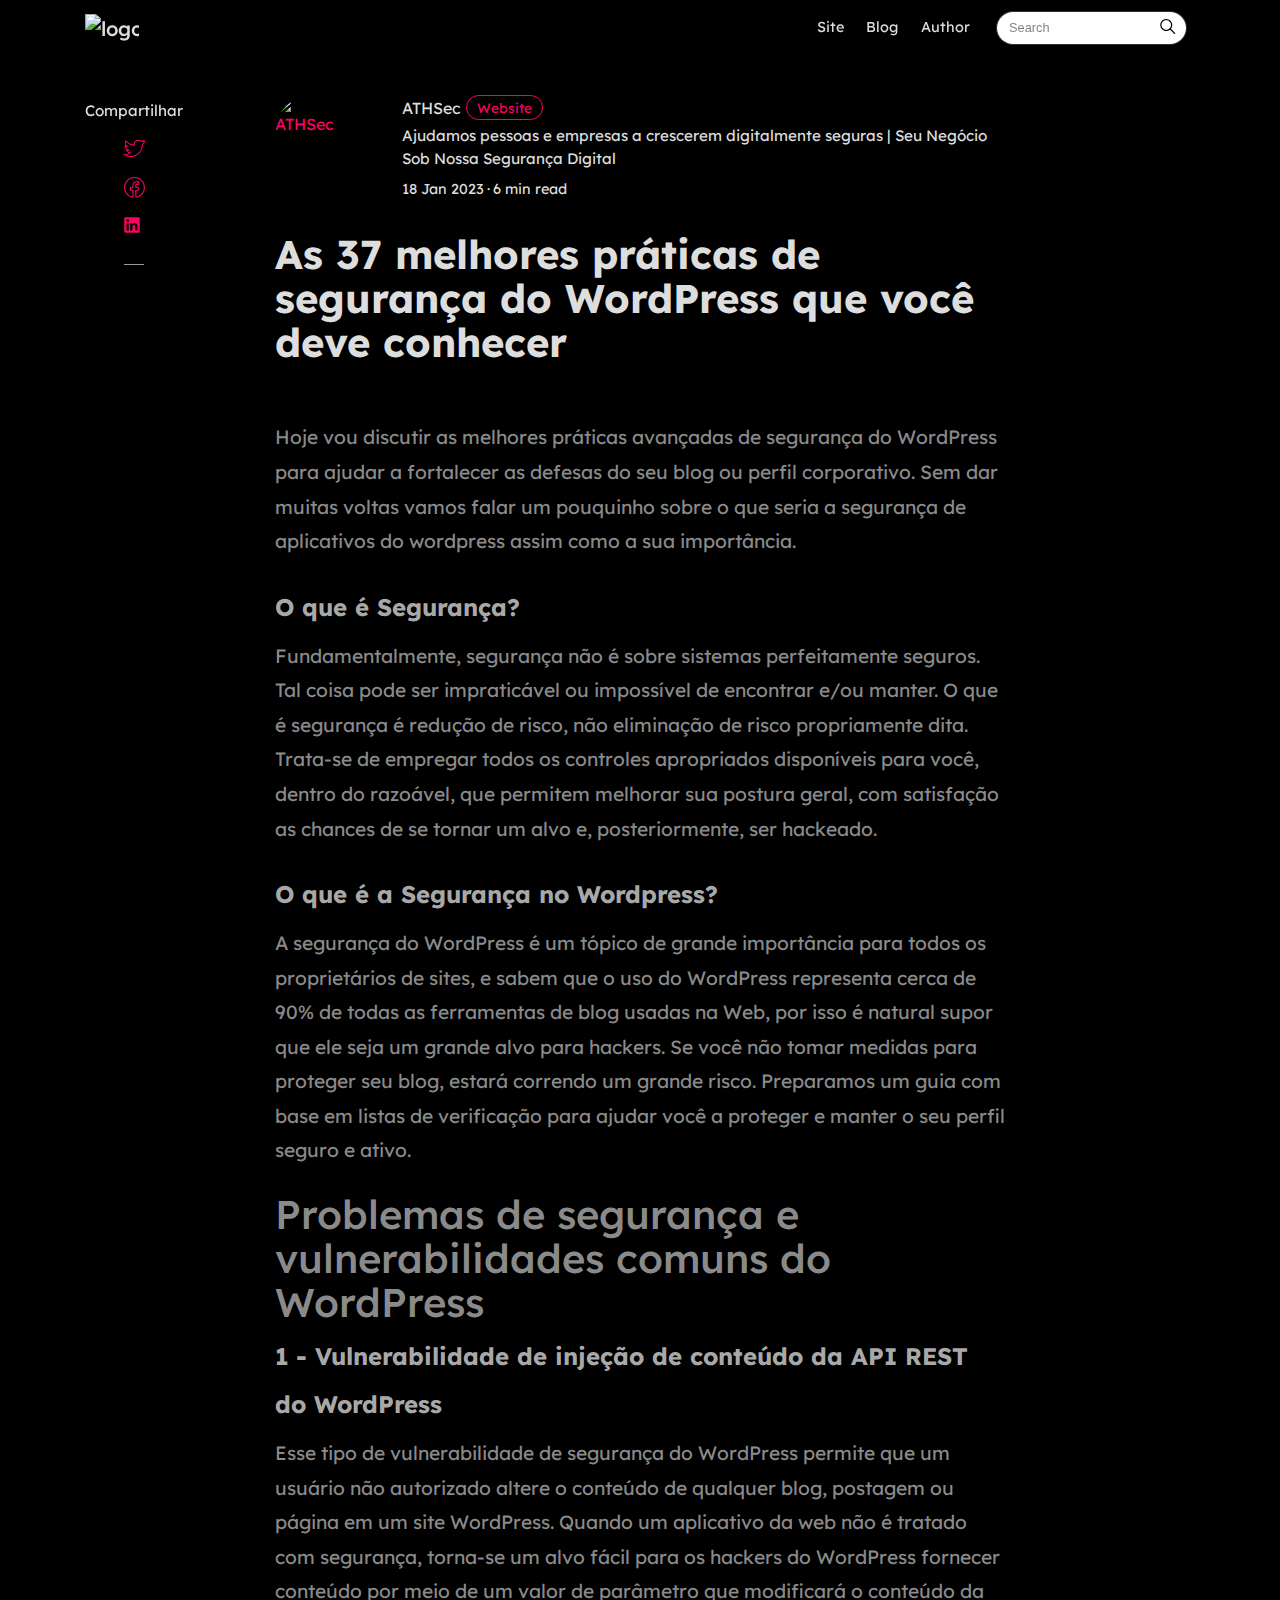
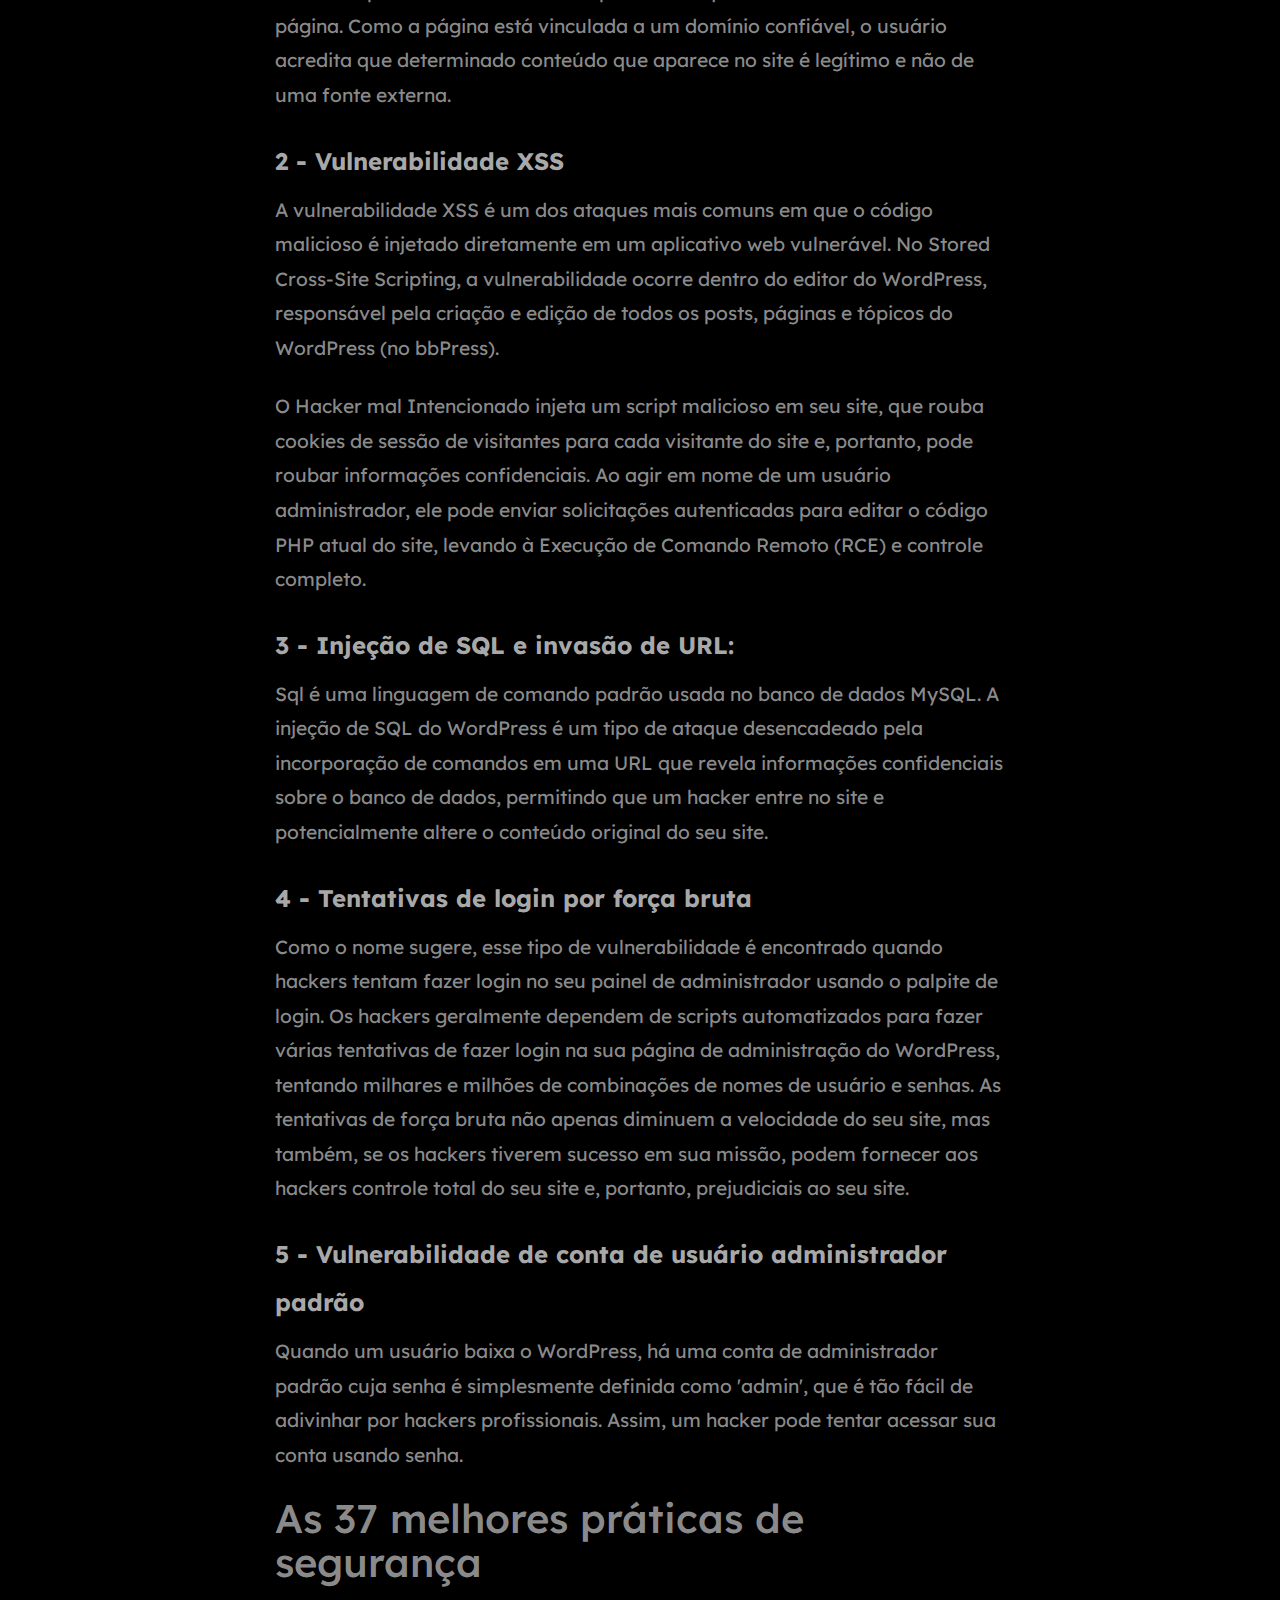
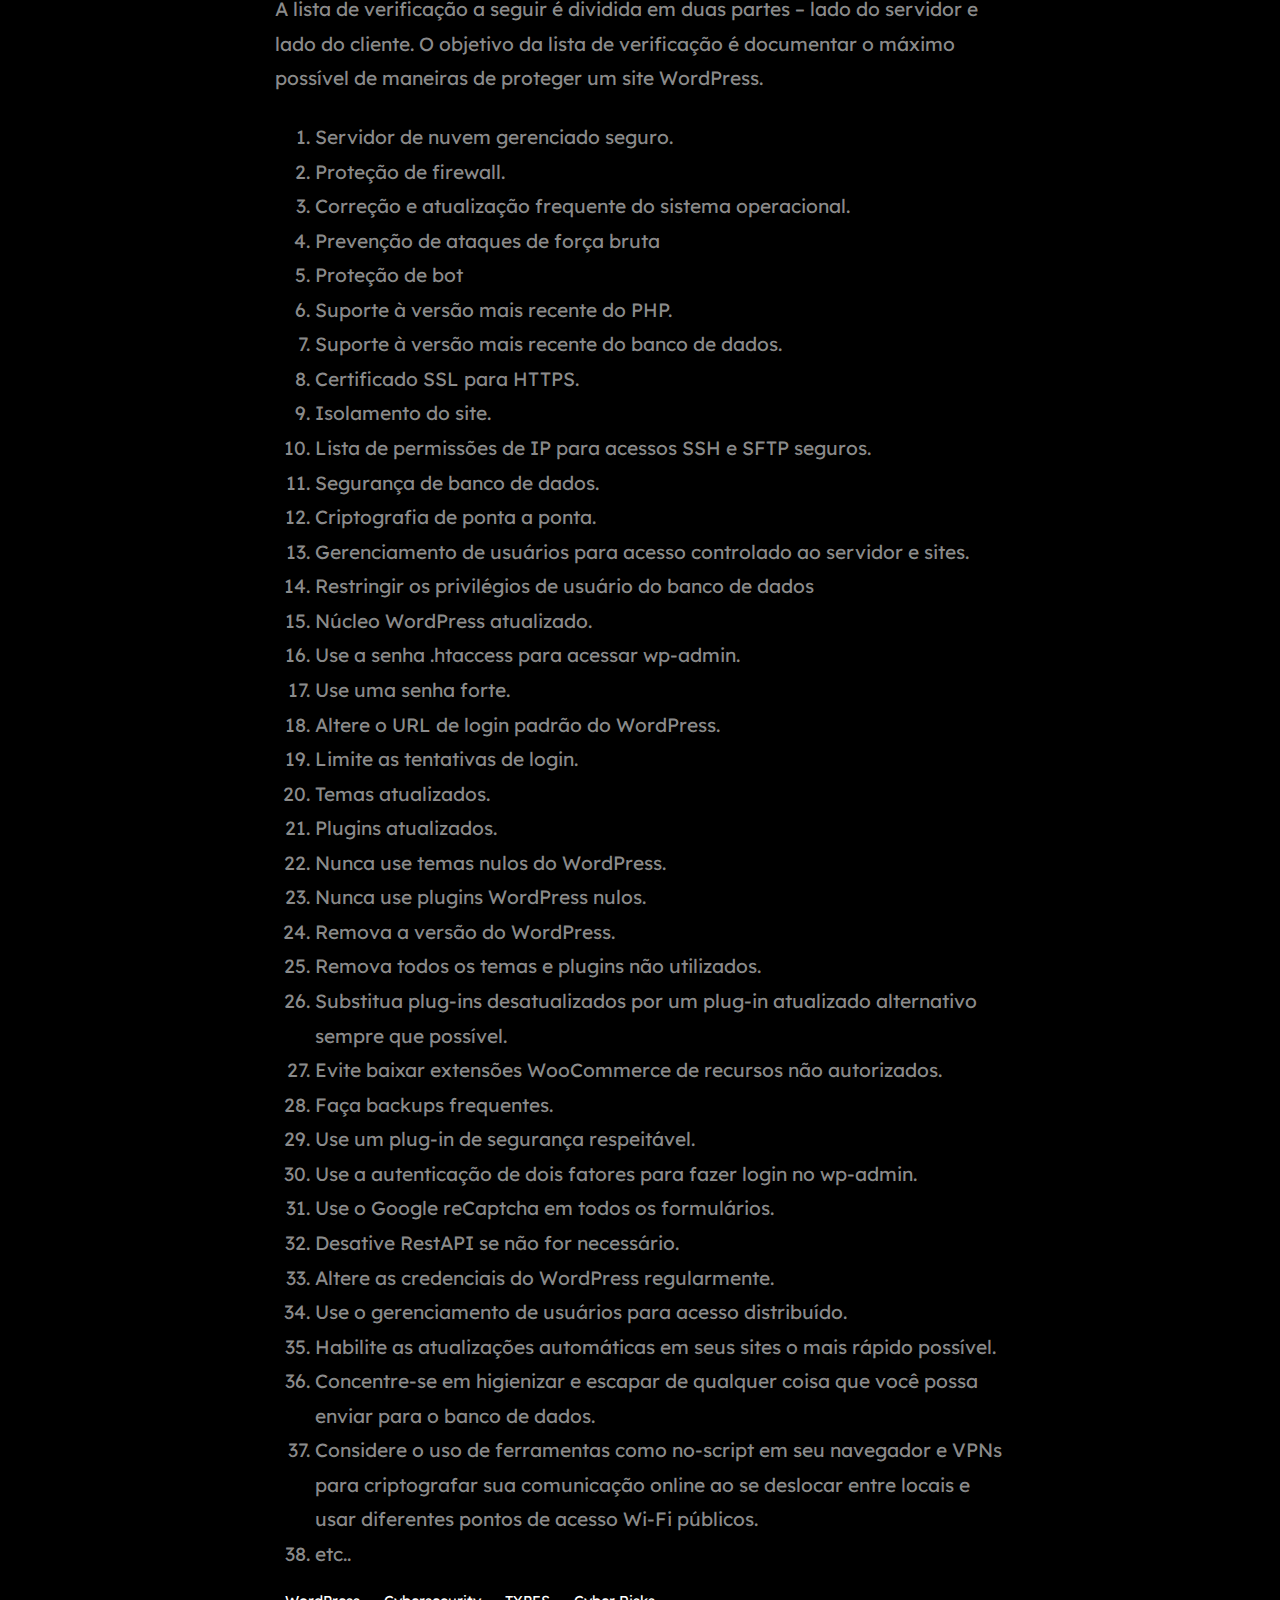
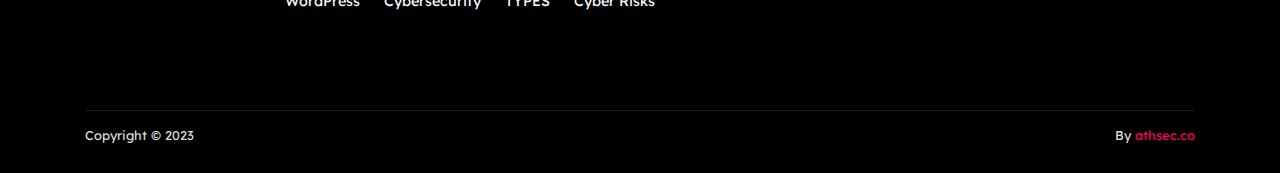
==== 37-melhores-praticas-de-seguranca-do-WordPress.html @ 12550013 "Add files via upload" ====
<!DOCTYPE html>
<html lang="pt">
<head>
<meta charset="utf-8">
<meta name="viewport" content="width=device-width, initial-scale=1, shrink-to-fit=no">
<meta name="description" content="Um site WordPress hackeado pode causar danos à sua receita, reputação e marca. Se o seu site é uma parte crucial do seu negócio, você precisa começar a prestar atenção ">
<meta name="author" content="ATHSec">
<meta name="referrer" content="no-referrer-when-downgrade"/>

<meta property="og:site_name" content="ATHSec"/>
<meta property="og:type" content="article"/>
<meta property="og:title" content=" As 37 melhores práticas de segurança do WordPress que você deve conhecer"/>
<meta property="og:description" content="Um site WordPress hackeado pode causar danos à sua receita, reputação e marca. Se o seu site é uma parte crucial do seu negócio, você precisa começar a prestar atenção "/>
<meta property="og:url" content="https://athsec.co:443/blog/37-melhores-praticas-de-seguranca-do-WordPress.html"/>
<meta property="og:image" content="https://athsec.co:443/blog/assets/img/demopic/4.png"/>
<meta property="article:published_time" content="2023-01-18T17:00:00.000Z"/>
<meta property="article:modified_time" content="2023-01-18T17:00:00.000Z"/>
<meta property="article:publisher" content="https://www.facebook.com/athsecacademy"/>

<meta name="twitter:card" content="summary_large_image"/>
<meta name="twitter:title" content=" As 37 melhores práticas de segurança do WordPress que você deve conhecer"/>
<meta name="twitter:description" content="Um site WordPress hackeado pode causar danos à sua receita, reputação e marca. Se o seu site é uma parte crucial do seu negócio, você precisa começar a prestar atenção "/>
<meta name="twitter:url" content="https://athsec.co:443/blog/37-melhores-praticas-de-seguranca-do-WordPress.html"/>
<meta name="twitter:image" content="https://athsec.co:443/blog/assets/img/demopic/4.png"/>
<meta name="twitter:label1" content="Written by"/>
<meta name="twitter:data1" content="ATHSec"/>
<meta name="twitter:site" content="@athsecacademy"/>




		<script type="application/ld+json">
			{
				"@context": "https://schema.org",
				"@type": "Article",
				"publisher": {
					"@type": "Organization",
					"name": "ATHSec",
					"logo": "https://athsec.co:443/blog/assets/img/logo.png"
				},
				"author": {
					"@type": "Person",
					"name": "ATHSec ",
					"image": {
						"@type": "ImageObject",
						"url": "https://athsec.co:443/blog/assets/img/logo.png",
						"width": 200,
						"height": 200
					},
					"url": "https://athsec.co:443/blog/author",
					"sameAs": [
						"https://athsec.co:443"
					]
				},
				"headline": " As 37 melhores práticas de segurança do WordPress que você deve conhecer | ATHSec",
				"url": "https://athsec.co:443/blog/37-melhores-praticas-de-seguranca-do-WordPress.html",
				"datePublished": "2023-01-18T17:00:00.000Z",
				"dateModified": "2023-01-18T17:00:00.000Z",
				"image": {
					"@type": "ImageObject",
					"url": "https://athsec.co:443/blog/assets/img/demopic/4.png",
					"width": 1517,
					"height": 1024
				},
				"description": "Um site WordPress hackeado pode causar danos à sua receita, reputação e marca. Se o seu site é uma parte crucial do seu negócio, você precisa começar a prestar atenção ",
				"mainEntityOfPage": {
					"@type": "WebPage",
					"@id": "https://athsec.co:443/blog/"
				}
			}
				</script>		

				<!-- Google tag (gtag.js) -->
<script async src="https://www.googletagmanager.com/gtag/js?id=G-NB655XTB15"></script>
<script>
  window.dataLayer = window.dataLayer || [];
  function gtag(){dataLayer.push(arguments);}
  gtag('js', new Date());

  gtag('config', 'G-NB655XTB15');
</script>
<link rel="icon" href="assets/img/logo.png">
<title>ATHSec - As 37 melhores práticas de segurança do WordPress que você deve conhecer</title>
<!-- Bootstrap core CSS -->
<link href="assets/css/bootstrap.min.css" rel="stylesheet">
<!-- Fonts -->
<link href="https://maxcdn.bootstrapcdn.com/font-awesome/4.7.0/css/font-awesome.min.css" rel="stylesheet">
<link rel="preconnect" href="https://fonts.googleapis.com"><link rel="preconnect" href="https://fonts.gstatic.com" crossorigin><link href="https://fonts.googleapis.com/css2?family=Lexend+Deca:wght@300;900&display=swap" rel="stylesheet">
<!-- Custom styles for this template -->
<link href="assets/css/athsec.css" rel="stylesheet">
</head>
<body>

<!-- Begin Nav
================================================== -->
<nav class="navbar navbar-toggleable-md navbar-light bg-white fixed-top mediumnavigation">
<button class="navbar-toggler navbar-toggler-right" type="button" data-toggle="collapse" data-target="#navbarsExampleDefault" aria-controls="navbarsExampleDefault" aria-expanded="false" aria-label="Toggle navigation">
<span class="navbar-toggler-icon"></span>
</button>
<div class="container">
	<!-- Begin Logo -->
	<a class="navbar-brand" href="index.html">
	<img src="assets/img/logo.png" alt="logo">
	</a>
	<!-- End Logo -->
	<div class="collapse navbar-collapse" id="navbarsExampleDefault">
		<!-- Begin Menu -->
		<ul class="navbar-nav ml-auto">
			<li class="nav-item active">
			<a class="nav-link" href="https://athsec.co">Site <span class="sr-only">(current)</span></a>
			</li>
      <li class="nav-item">
			<a class="nav-link" href="https://athsec.co:443/blog">Blog</a>
			</li>
			<li class="nav-item">
			<a class="nav-link" href="author.html">Author</a>
			</li>
		</ul>
		<!-- End Menu -->
		<!-- Begin Search -->
		<form class="form-inline my-2 my-lg-0">
			<input class="form-control mr-sm-2" type="text" placeholder="Search">
			<span class="search-icon"><svg class="svgIcon-use" width="25" height="25" viewbox="0 0 25 25"><path d="M20.067 18.933l-4.157-4.157a6 6 0 1 0-.884.884l4.157 4.157a.624.624 0 1 0 .884-.884zM6.5 11c0-2.62 2.13-4.75 4.75-4.75S16 8.38 16 11s-2.13 4.75-4.75 4.75S6.5 13.62 6.5 11z"></path></svg></span>
		</form>
		<!-- End Search -->
	</div>
</div>
</nav>
<!-- End Nav
================================================== -->

<!-- Begin Article
================================================== -->
<div class="container">
	<div class="row">

		<!-- Begin Fixed Left Share -->
		<div class="col-md-2 col-xs-12">
			<div class="share">
				<p>
					Compartilhar
				</p>
				<ul>
					<li>
					<a target="_blank" href="https://twitter.com/home?status=https://athsec.co:443/blog/37-melhores-praticas-de-seguranca-do-WordPress.html">
					<svg class="svgIcon-use" width="29" height="29" viewbox="0 0 29 29"><path d="M21.967 11.8c.018 5.93-4.607 11.18-11.177 11.18-2.172 0-4.25-.62-6.047-1.76l-.268.422-.038.5.186.013.168.012c.3.02.44.032.6.046 2.06-.026 3.95-.686 5.49-1.86l1.12-.85-1.4-.048c-1.57-.055-2.92-1.08-3.36-2.51l-.48.146-.05.5c.22.03.48.05.75.08.48-.02.87-.07 1.25-.15l2.33-.49-2.32-.49c-1.68-.35-2.91-1.83-2.91-3.55 0-.05 0-.01-.01.03l-.49-.1-.25.44c.63.36 1.35.57 2.07.58l1.7.04L7.4 13c-.978-.662-1.59-1.79-1.618-3.047a4.08 4.08 0 0 1 .524-1.8l-.825.07a12.188 12.188 0 0 0 8.81 4.515l.59.033-.06-.59v-.02c-.05-.43-.06-.63-.06-.87a3.617 3.617 0 0 1 6.27-2.45l.2.21.28-.06c1.01-.22 1.94-.59 2.73-1.09l-.75-.56c-.1.36-.04.89.12 1.36.23.68.58 1.13 1.17.85l-.21-.45-.42-.27c-.52.8-1.17 1.48-1.92 2L22 11l.016.28c.013.2.014.35 0 .52v.04zm.998.038c.018-.22.017-.417 0-.66l-.498.034.284.41a8.183 8.183 0 0 0 2.2-2.267l.97-1.48-1.6.755c.17-.08.3-.02.34.03a.914.914 0 0 1-.13-.292c-.1-.297-.13-.64-.1-.766l.36-1.254-1.1.695c-.69.438-1.51.764-2.41.963l.48.15a4.574 4.574 0 0 0-3.38-1.484 4.616 4.616 0 0 0-4.61 4.613c0 .29.02.51.08.984l.01.02.5-.06.03-.5c-3.17-.18-6.1-1.7-8.08-4.15l-.48-.56-.36.64c-.39.69-.62 1.48-.65 2.28.04 1.61.81 3.04 2.06 3.88l.3-.92c-.55-.02-1.11-.17-1.6-.45l-.59-.34-.14.67c-.02.08-.02.16 0 .24-.01 2.12 1.55 4.01 3.69 4.46l.1-.49-.1-.49c-.33.07-.67.12-1.03.14-.18-.02-.43-.05-.64-.07l-.76-.09.23.73c.57 1.84 2.29 3.14 4.28 3.21l-.28-.89a8.252 8.252 0 0 1-4.85 1.66c-.12-.01-.26-.02-.56-.05l-.17-.01-.18-.01L2.53 21l1.694 1.07a12.233 12.233 0 0 0 6.58 1.917c7.156 0 12.2-5.73 12.18-12.18l-.002.04z"></path></svg>
					</a>
					</li>
					<li>
					<a target="_blank" href="https://www.facebook.com/sharer/sharer.php?u=https://athsec.co:443/blog/37-melhores-praticas-de-seguranca-do-WordPress.html">
					<svg class="svgIcon-use" width="29" height="29" viewbox="0 0 29 29"><path d="M16.39 23.61v-5.808h1.846a.55.55 0 0 0 .546-.48l.36-2.797a.551.551 0 0 0-.547-.62H16.39V12.67c0-.67.12-.813.828-.813h1.474a.55.55 0 0 0 .55-.55V8.803a.55.55 0 0 0-.477-.545c-.436-.06-1.36-.116-2.22-.116-2.5 0-4.13 1.62-4.13 4.248v1.513H10.56a.551.551 0 0 0-.55.55v2.797c0 .304.248.55.55.55h1.855v5.76c-4.172-.96-7.215-4.7-7.215-9.1 0-5.17 4.17-9.36 9.31-9.36 5.14 0 9.31 4.19 9.31 9.36 0 4.48-3.155 8.27-7.43 9.15M14.51 4C8.76 4 4.1 8.684 4.1 14.46c0 5.162 3.75 9.523 8.778 10.32a.55.55 0 0 0 .637-.543v-6.985a.551.551 0 0 0-.55-.55H11.11v-1.697h1.855a.55.55 0 0 0 .55-.55v-2.063c0-2.02 1.136-3.148 3.03-3.148.567 0 1.156.027 1.597.06v1.453h-.924c-1.363 0-1.93.675-1.93 1.912v1.78c0 .3.247.55.55.55h2.132l-.218 1.69H15.84c-.305 0-.55.24-.55.55v7.02c0 .33.293.59.623.54 5.135-.7 9.007-5.11 9.007-10.36C24.92 8.68 20.26 4 14.51 4"></path></svg>
					</a>
					</li>
					<a target="_blank" href="https://www.linkedin.com/shareArticle?mini=true&url=https://athsec.co:443/blog/37-melhores-praticas-de-seguranca-do-WordPress.html">
						<svg class="svgIcon-use" width="29" height="29" viewbox="0 0 29 29"><path d="M19.75 5.39v13.22a1.14 1.14 0 0 1-1.14 1.14H5.39a1.14 1.14 0 0 1-1.14-1.14V5.39a1.14 1.14 0 0 1 1.14-1.14h13.22a1.14 1.14 0 0 1 1.14 1.14zM8.81 10.18H6.53v7.3H8.8v-7.3zM9 7.67a1.31 1.31 0 0 0-1.3-1.32h-.04a1.32 1.32 0 0 0 0 2.64A1.31 1.31 0 0 0 9 7.71v-.04zm8.46 5.37c0-2.2-1.4-3.05-2.78-3.05a2.6 2.6 0 0 0-2.3 1.18h-.07v-1h-2.14v7.3h2.28V13.6a1.51 1.51 0 0 1 1.36-1.63h.09c.72 0 1.26.45 1.26 1.6v3.91h2.28l.02-4.43z"></path></svg>
						</a>
					</li>					
				</ul>
				<div class="sep">
				</div>

			</div>
		</div>
		<!-- End Fixed Left Share -->

		<!-- Begin Post -->
		<div class="col-md-8 col-md-offset-2 col-xs-12">
			<div class="mainheading">

				<!-- Begin Top Meta -->
				<div class="row post-top-meta">
					<div class="col-md-2">
						<a href="author.html"><img class="author-thumb" src="assets/img/author.png" alt="ATHSec"></a>
					</div>
					<div class="col-md-10">
						<a class="link-dark" href="#">ATHSec</a><a href="https://athsec.co/" class="btn follow">Website</a>
						<span class="author-description">Ajudamos pessoas e empresas a crescerem digitalmente seguras | Seu Negócio Sob Nossa Segurança Digital </span>
						<span class="post-date">18 Jan 2023</span><span class="dot"></span><span class="post-read">6 min read</span>
					</div>
				</div>
				<!-- End Top Menta -->

				<h1 class="posttitle">As 37 melhores práticas de segurança do WordPress que você deve conhecer</h1>

			</div>

			<!-- Begin Featured Image -->
			<img class="featured-image img-fluid" src="assets/img/demopic/4.png" alt="">
			<!-- End Featured Image -->

			<!-- Begin Post Content -->
			<div class="article-post">
				<p>Hoje vou discutir as melhores práticas avançadas de segurança do WordPress para ajudar a fortalecer as defesas do seu blog ou perfil corporativo. Sem dar muitas voltas vamos falar um pouquinho sobre o que seria a segurança de aplicativos do wordpress assim como a sua importância.</p>


				<h2 class="h2"> O que é Segurança?  </h2>
				
				<p>Fundamentalmente, segurança não é sobre sistemas perfeitamente seguros. Tal coisa pode ser impraticável ou impossível de encontrar e/ou manter. O que é segurança é redução de risco, não eliminação de risco propriamente dita. Trata-se de empregar todos os controles apropriados disponíveis para você, dentro do razoável, que permitem melhorar sua postura geral, com satisfação as chances de se tornar um alvo e, posteriormente, ser hackeado.</p>
				
				
				<h2 class="h2"> O que é a Segurança no Wordpress?  </h2>
				
				<p>A segurança do WordPress é um tópico de grande importância para todos os proprietários de sites, e sabem que o uso do WordPress representa cerca de 90% de todas as ferramentas de blog usadas na Web, por isso é natural supor que ele seja um grande alvo para hackers. Se você não tomar medidas para proteger seu blog, estará correndo um grande risco. Preparamos um guia com base em listas de verificação para ajudar você a proteger e manter o seu perfil seguro e ativo. </p>
				
				
				<h1 class="h1"> Problemas de segurança e vulnerabilidades comuns do WordPress  </h1>
				
				<h2 class="h2">1 - Vulnerabilidade de injeção de conteúdo da API REST do WordPress  </h2>
				
				<p>Esse tipo de vulnerabilidade de segurança do WordPress permite que um usuário não autorizado altere o conteúdo de qualquer blog, postagem ou página em um site WordPress. Quando um aplicativo da web não é tratado com segurança, torna-se um alvo fácil para os hackers do WordPress fornecer conteúdo por meio de um valor de parâmetro que modificará o conteúdo da página. Como a página está vinculada a um domínio confiável, o usuário acredita que determinado conteúdo que aparece no site é legítimo e não de uma fonte externa. </p>
				
				<h2 class="h2">2 - Vulnerabilidade XSS  </h2>
				
				<p>A vulnerabilidade XSS é um dos ataques mais comuns em que o código malicioso é injetado diretamente em um aplicativo web vulnerável. No Stored Cross-Site Scripting, a vulnerabilidade ocorre dentro do editor do WordPress, responsável pela criação e edição de todos os posts, páginas e tópicos do WordPress (no bbPress).</p>
				
				<p>O Hacker mal Intencionado injeta um script malicioso em seu site, que rouba cookies de sessão de visitantes para cada visitante do site e, portanto, pode roubar informações confidenciais. Ao agir em nome de um usuário administrador, ele pode enviar solicitações autenticadas para editar o código PHP atual do site, levando à Execução de Comando Remoto (RCE) e controle completo. </p>
				
				<h2 class="h2">3 - Injeção de SQL e invasão de URL:  </h2>
				
				<p>Sql é uma linguagem de comando padrão usada no banco de dados MySQL. A injeção de SQL do WordPress é um tipo de ataque desencadeado pela incorporação de comandos em uma URL que revela informações confidenciais sobre o banco de dados, permitindo que um hacker entre no site e potencialmente altere o conteúdo original do seu site. </p>
				
				<h2 class="h2">4 - Tentativas de login por força bruta  </h2>
				
				<p>Como o nome sugere, esse tipo de vulnerabilidade é encontrado quando hackers tentam fazer login no seu painel de administrador usando o palpite de login. Os hackers geralmente dependem de scripts automatizados para fazer várias tentativas de fazer login na sua página de administração do WordPress, tentando milhares e milhões de combinações de nomes de usuário e senhas. As tentativas de força bruta não apenas diminuem a velocidade do seu site, mas também, se os hackers tiverem sucesso em sua missão, podem fornecer aos hackers controle total do seu site e, portanto, prejudiciais ao seu site. </p>
				
				<h2 class="h2">5 - Vulnerabilidade de conta de usuário administrador padrão  </h2>
				
				<p>Quando um usuário baixa o WordPress, há uma conta de administrador padrão cuja senha é simplesmente definida como 'admin', que é tão fácil de adivinhar por hackers profissionais. Assim, um hacker pode tentar acessar sua conta usando senha. </p>
				
				
				<h1 class="h1">As 37 melhores práticas de segurança  </h1>
				
				<p>A lista de verificação a seguir é dividida em duas partes – lado do servidor e lado do cliente. O objetivo da lista de verificação é documentar o máximo possível de maneiras de proteger um site WordPress.</p>

<ol>
  <li>Servidor de nuvem gerenciado seguro.</li>
  <li>Proteção de firewall.</li>
  <li>Correção e atualização frequente do sistema operacional.</li>
  <li>Prevenção de ataques de força bruta</li>
  <li>Proteção de bot</li>
  <li>Suporte à versão mais recente do PHP.</li>
  <li>Suporte à versão mais recente do banco de dados.</li>
  <li>Certificado SSL para HTTPS.</li>
  <li>Isolamento do site.</li>
  <li>Lista de permissões de IP para acessos SSH e SFTP seguros.</li>
  <li>Segurança de banco de dados.</li>
  <li>Criptografia de ponta a ponta.</li>
  <li>Gerenciamento de usuários para acesso controlado ao servidor e sites.</li>
  <li>Restringir os privilégios de usuário do banco de dados </li>
  <li>Núcleo WordPress atualizado.</li>
  <li>Use a senha .htaccess para acessar wp-admin.</li>
  <li>Use uma senha forte.</li>
  <li>Altere o URL de login padrão do WordPress.</li>
  <li>Limite as tentativas de login.</li>
  <li>Temas atualizados.</li>
  <li>Plugins atualizados.</li>
  <li>Nunca use temas nulos do WordPress.</li>
  <li>Nunca use plugins WordPress nulos.</li>
  <li>Remova a versão do WordPress.</li>
  <li>Remova todos os temas e plugins não utilizados.</li>
  <li>Substitua plug-ins desatualizados por um plug-in atualizado alternativo sempre que possível.</li>
  <li>Evite baixar extensões WooCommerce de recursos não autorizados.</li>
  <li>Faça backups frequentes.</li>
  <li>Use um plug-in de segurança respeitável.</li>
  <li>Use a autenticação de dois fatores para fazer login no wp-admin.</li>
  <li>Use o Google reCaptcha em todos os formulários.</li>
  <li>Desative RestAPI se não for necessário.</li>
  <li>Altere as credenciais do WordPress regularmente.</li>
  <li>Use o gerenciamento de usuários para acesso distribuído. </li>
  <li>Habilite as atualizações automáticas em seus sites o mais rápido possível. </li>
  <li>Concentre-se em higienizar e escapar de qualquer coisa que você possa enviar para o banco de dados. </li> 
  <li>Considere o uso de ferramentas como no-script em seu navegador e VPNs para criptografar sua comunicação online ao se deslocar entre locais e usar diferentes pontos de acesso Wi-Fi públicos. </li> 
  <li>etc..</li>
</ol>
				
			</div>
			<!-- End Post Content -->

			<!-- Begin Tags -->
			<div class="after-post-tags">
				<ul class="tags">
					<li><a href="#">WordPress</a></li>
					<li><a href="#">Cybersecurity</a></li>
					<li><a href="#">TYPES</a></li>
					<li><a href="#">Cyber Risks</a></li>
				</ul>
			</div>
			<!-- End Tags -->
			<script async src="https://eocampaign1.com/form/24d2e738-92c1-11ed-95ca-9536633250ee.js" data-form="24d2e738-92c1-11ed-95ca-9536633250ee"></script>
		</div>
		<!-- End Post -->

	</div>
</div>
<!-- End Article
================================================== -->

<div class="hideshare"></div>

<!-- Begin Related
================================================== -->


			<!-- End Related Posts
================================================== -->


<!-- Begin Twitter Timeline
================================================== -->

<!-- End Twitter Timeline
================================================== -->

<!-- Begin AlertBar
================================================== -->

<!-- End AlertBar
================================================== -->

<!-- Begin Footer
================================================== -->
<div class="container">
	<div class="footer">
		<p class="pull-left">
			Copyright &copy; 2023
		</p>
		<p class="pull-right">
			By <a target="_blank" href="https://athsec.co">athsec.co</a>
		</p>
		<div class="clearfix">
		</div>
	</div>
</div>
<!-- End Footer
================================================== -->

<!-- Bootstrap core JavaScript
================================================== -->
<!-- Placed at the end of the document so the pages load faster -->
<script src="assets/js/jquery.min.js"></script>
<script src="https://cdnjs.cloudflare.com/ajax/libs/tether/1.4.0/js/tether.min.js" integrity="sha384-DztdAPBWPRXSA/3eYEEUWrWCy7G5KFbe8fFjk5JAIxUYHKkDx6Qin1DkWx51bBrb" crossorigin="anonymous"></script>
<script src="assets/js/bootstrap.min.js"></script>
<script src="assets/js/ie10-viewport-bug-workaround.js"></script>
<script src="assets/js/mediumish.js"></script>
</body>
</html>
---- assets/css/athsec.css ----
/*
Template Name:Mediumish
Copyright:WowThemes.net,https://www.wowthemes.net
Version:1.0.1
License: https://www.wowthemes.net/freebies-license/
*/
body {
	padding-top:5rem;
	background:#000000;
	color: rgb(221, 221, 221);
	font-family: 'Lexend Deca';
}
.mainheading {
	padding:1rem 0rem;
}
a {
	color:#ff0062;
}
a,a:hover {
	transition:all 0.2s;
}
.mediumnavigation {
	background:#000000;
	color: rgb(221, 221, 221);
	box-shadow:0 2px 2px -2px rgba(0,0,0,.15);
}
section {
	margin-bottom:20px;
}
.section-title h2 {
	border-bottom:1px solid rgba(0,0,0,.15);
	margin-bottom:25px;
	font-weight:700;
	font-size:1.4rem;
	margin-bottom:27px;
}
.section-title span {
	border-bottom:1px solid rgba(0,0,0,.44);
	display:inline-block;
	padding-bottom:20px;
	margin-bottom:-1px;
}
@media (min-width:576px) {
	.card-columns.listfeaturedtag {
		-webkit-column-count:2;
		-moz-column-count:2;
		column-count:2;
	}
}
@media (min-width:992px) {
	.navbar-toggleable-md .navbar-nav .nav-link {
		color: rgb(221, 221, 221);
		padding-right:.7rem;
		padding-left:.7rem;
	}
}
.card-columns .card {
	margin-bottom:20px;
}
.listfeaturedtag .wrapthumbnail {
	height:258px;
	flex:0 0 auto;
}
.listfeaturedtag .card {
	border:1px solid rgba(0,0,0,.1);
	border-radius:2px;
	height:260px;
	padding-left:0;
	margin-bottom:15px;
}
.listfeaturedtag .thumbnail {
	background-size:cover;
	height:100%;
	display:block;
	background-position:38% 22% !important;
	background-origin:border-box!important;
	border-top-left-radius:2px;
}
.listfeaturedtag .card-block {
	padding-left:0;
}
.listfeaturedtag h2.card-title,.listrecent h2.card-title {
	font-size:1.3rem;
	font-weight:700;
	line-height: 1.25;
}
.listfeaturedtag h2.card-title a,.listrecent h2.card-title a {
	color: rgb(221, 221, 221);
}
.listfeaturedtag h2.card-title a:hover,.listrecent h2.card-title a:hover {
	color: rgb(255, 0, 85);
	text-decoration:none;
}
.listfeaturedtag h4.card-text,.listrecent h4.card-text {
	color: rgb(221, 221, 221);
	font-size:0.95rem;
	line-height:1.4;
	font-weight:400;
}
.listfeaturedtag .wrapfooter {
	position:absolute;
	bottom:20px;
	font-size:12px;
	display:block;
	width:85%;
}
.listrecent .wrapfooter {
	font-size:12px;
	margin-top:30px;
}
.author-thumb {
	width:40px;
	height:40px;
	float:left;
	margin-right:13px;
	border-radius:100%;
}
.post-top-meta {
	margin-bottom:2rem;
}
.post-top-meta .author-thumb {
	width:72px;
	height:72px;
}
.post-top-meta.authorpage .author-thumb {
	margin-top:40px;
}
.post-top-meta span {
	font-size:0.9rem;
	color: rgb(221, 221, 221);
	display:inline-block;
}
.post-top-meta .author-description {
	margin-bottom:5px;
	margin-top:5px;
	font-size:0.95rem;
}
.author-meta {
	flex:1 1 auto;
	white-space:nowrap!important;
	text-overflow:ellipsis!important;
	overflow:hidden!important;
}
span.post-name,span.post-date,span.author-meta {
	display:inline-block;
}
span.post-date,span.post-read {
	color: rgb(221, 221, 221);
}
span.post-read-more {
	align-items:center;
	display:inline-block;
	float:right;
	margin-top:8px;
}
span.post-read-more a {
	color: rgb(221, 221, 221);
}
span.post-name a,span.post-read-more a:hover {
	color:rgb(255, 0, 85);
}
.dot:after {
	content:"·";
	margin-left:3px;
	margin-right:3px;
}
.mediumnavigation .form-control {
	font-size:0.8rem;
	border-radius:30px;
	overflow:hidden;
	border:1px solid rgba(255, 255, 255, 0.192);
}
.mediumnavigation .form-inline {
	margin-left:15px;
}
.mediumnavigation .form-inline .btn {
	margin-left:-50px;
	border:0;
	border-radius:30px;
	cursor:pointer;
}
.mediumnavigation .form-inline .btn:hover,.mediumnavigation .form-inline .btn:active {
	background:transparent;
	color:#ff0062;
}
.mediumnavigation .navbar-brand {
	font-weight:500;
}
.mediumnavigation .dropdown-menu {
	border:1px solid rgba(0,0,0,0.08);
	margin:.5rem 0 0;
}
.mediumnavigation .nav-item,.dropdown-menu {
	font-size:0.9rem;
	color: rgb(221, 221, 221);
}
.mediumnavigation .search-icon {
	margin-left:-40px;
	display:inline-block;
	margin-top:3px;
	cursor:pointer;
}
.mediumnavigation .navbar-brand img {
	max-height:30px;
	margin-right:5px;
}
.mainheading h1.sitetitle {
	font-family: 'Lexend Deca', sans-serif;
	font-size: 3rem;
	font-weight: 900;
	color: rgb(221, 221, 221);
}
.mainheading h1.posttitle {
	font-weight:700;
	margin-bottom:1rem;
}
.footer {
	border-top:1px solid rgba(255, 255, 255, 0.089)!important;
	padding-top:15px;
	padding-bottom:12px;
	font-size:0.8rem;
	color: rgb(221, 221, 221);
	margin-top:50px;
}
.link-dark {
	color: rgb(221, 221, 221);
}
.article-post {
	font-family: 'Lexend Deca';
	font-size:1.2rem;
	line-height:1.8;
	color:rgba(177, 177, 177, 0.8);
}

.article-post .h2{
	font-family: 'Lexend Deca';
	font-size:1.5rem;
	line-height:2;
	font-weight: 700;
	color:rgba(216, 216, 216, 0.8);
}
blockquote {
	border-left:4px solid #ff0062;
	padding:0 20px;
	font-style:italic;
	color: rgb(165, 165, 165);
	font-family: 'Lexend Deca';
	
}
.article-post p,.article-post blockquote {
	margin:0 0 1.5rem 0;
}
.featured-image {
	display:block;
	margin:0px auto;
	margin-bottom:1.5rem;
}
.share {
	text-align:center;
	margin-top:20px;
	color: rgb(221, 221, 221);
}
.share p {
	margin-bottom:10px;
	font-size:0.95rem;
	color: rgb(221, 221, 221);
}
.share {
	display:none;
}
.share ul li {
	display:inline-block;
	margin-bottom:5px;
	color: rgb(221, 221, 221);
}
.share ul {
	padding-left:0;
	margin-left:0;
	color: rgb(221, 221, 221);
}
.svgIcon {
	vertical-align:middle;
	color: rgb(221, 221, 221);
}
@media (min-width:1024px) {
	.share {
		position:fixed;
		display:block;
	}
	.share ul li {
		display:block;
	}
}
@media (max-width:999px) {
	.listfeaturedtag .wrapthumbnail, .listfeaturedtag .col-md-7 {
		width:100%;
		max-width:100%;
		-webkit-box-flex: 0;
		-webkit-flex: 100%;
		-ms-flex: 100%;
		flex: 100%;
	}
	.listfeaturedtag .wrapthumbnail {
		height:250px;
	}
	.listfeaturedtag .card {
		height:auto;
	}
	.listfeaturedtag .wrapfooter {
		position:relative;
		margin-top:30px;
	}
	.listfeaturedtag .card-block {
		padding:20px;
	}
}
@media (max-width:1024px) {
	.post-top-meta .col-md-10 {
		text-align:center;
	}
}
@media (max-width:767px) {
	.post-top-meta.authorpage {
		text-align:center;
	}
}
.share,.share a {
	color:rgba(255,255,255,1);
	fill:#ff0062;
}
.graybg {
	background-color:	#090a0b;
	padding:40px 0 46px;
	position:relative;
}
.listrelated .card {
	box-shadow:0 1px 7px rgba(0,0,0,.05);
	border:0;
}
.card {
	border-radius:30px;
	background:#090a0b;
}
.card .img-thumb {
	border-top-right-radius:30px;
	border-top-left-radius:30px;
}
ul.tags {
	list-style:none;
	padding-left:0;
	margin:0 0 3rem 0;
}
ul.tags li {
	display:inline-block;
	font-size:0.9rem;
}
ul.tags li a {
	background:rgba(0,0,0,.05);
	color:rgba(255,255,255,1);
	border-radius:3px;
	padding:5px 10px;
}
ul.tags li a:hover {
	background:rgba(0,0,0,.07);
	text-decoration:none;
}
.margtop3rem {
	margin-top: 3rem;
}
.sep {
	height:1px;
	width:20px;
	background:#999;
	margin:0px auto;
	margin-bottom:1.2rem;
}
.btn.follow {
	border-color:#ff0062;
	color:#ff0062;
	padding:3px 10px;
	text-align:center;
	border-radius:999em;
	font-size:0.85rem;
	display:inline-block;
}
.btn.subscribe {
	background-color:#1C9963;
	border-color:#1C9963;
	color:rgba(255,255,255,1);
	fill:rgba(255,255,255,1);
	border-radius:30px;
	font-size:0.85rem;
	margin-left:10px;
	font-weight:600;
	text-transform:uppercase;
}
.post-top-meta .btn.follow {
	margin-left:5px;
	margin-top:-4px;
}
.alertbar {
	box-shadow:0 -3px 10px 0 rgba(0,0,0,.0785);
	position:fixed;
	bottom:0;
	left:0;
	background-color:#fff;
	width:100%;
	padding:14px 0;
	z-index:1;
}
.form-control::-webkit-input-placeholder {
	color: rgba(0,0,0,.5);
}
.form-control:-moz-placeholder {
	color: rgba(0,0,0,.5);
}
.form-control::-moz-placeholder {
	color: rgba(0,0,0,.5);
}
.form-control:-ms-input-placeholder {
	color: rgba(0,0,0,.5);
}
.form-control::-ms-input-placeholder {
	color: rgba(0,0,0,.5);
}
.authorpage h1 {
	font-weight:700;
	font-size:30px;
}
.post-top-meta.authorpage .author-thumb {
	float:none;
}
.authorpage .author-description {
	font-size:1rem;
	color:rgb(255, 255, 255);
}
.post-top-meta.authorpage .btn.follow {
	padding:7px 20px;
	margin-top:10px;
	margin-left:0;
	font-size:0.9rem;
}
.graybg.authorpage {
	border-top:1px solid #f0f0f0;
}
.authorpostbox {
	width:760px;
	margin:0px auto;
	margin-bottom:1.5rem;
	max-width:100%;
}
.authorpostbox .img-thumb {
	width:100%;
}
.sociallinks {
	margin:1rem 0;
}
.sociallinks a {
	background:#090a0b;
	color:#ff0062;
	width:22px;
	height:22px;
	display:inline-block;
	text-align:center;
	line-height:22px;
	border-radius:50%;
	font-size:20px;
}

.img-fluid
{
	border-top-right-radius:30px;
	border-top-left-radius:30px;	
}
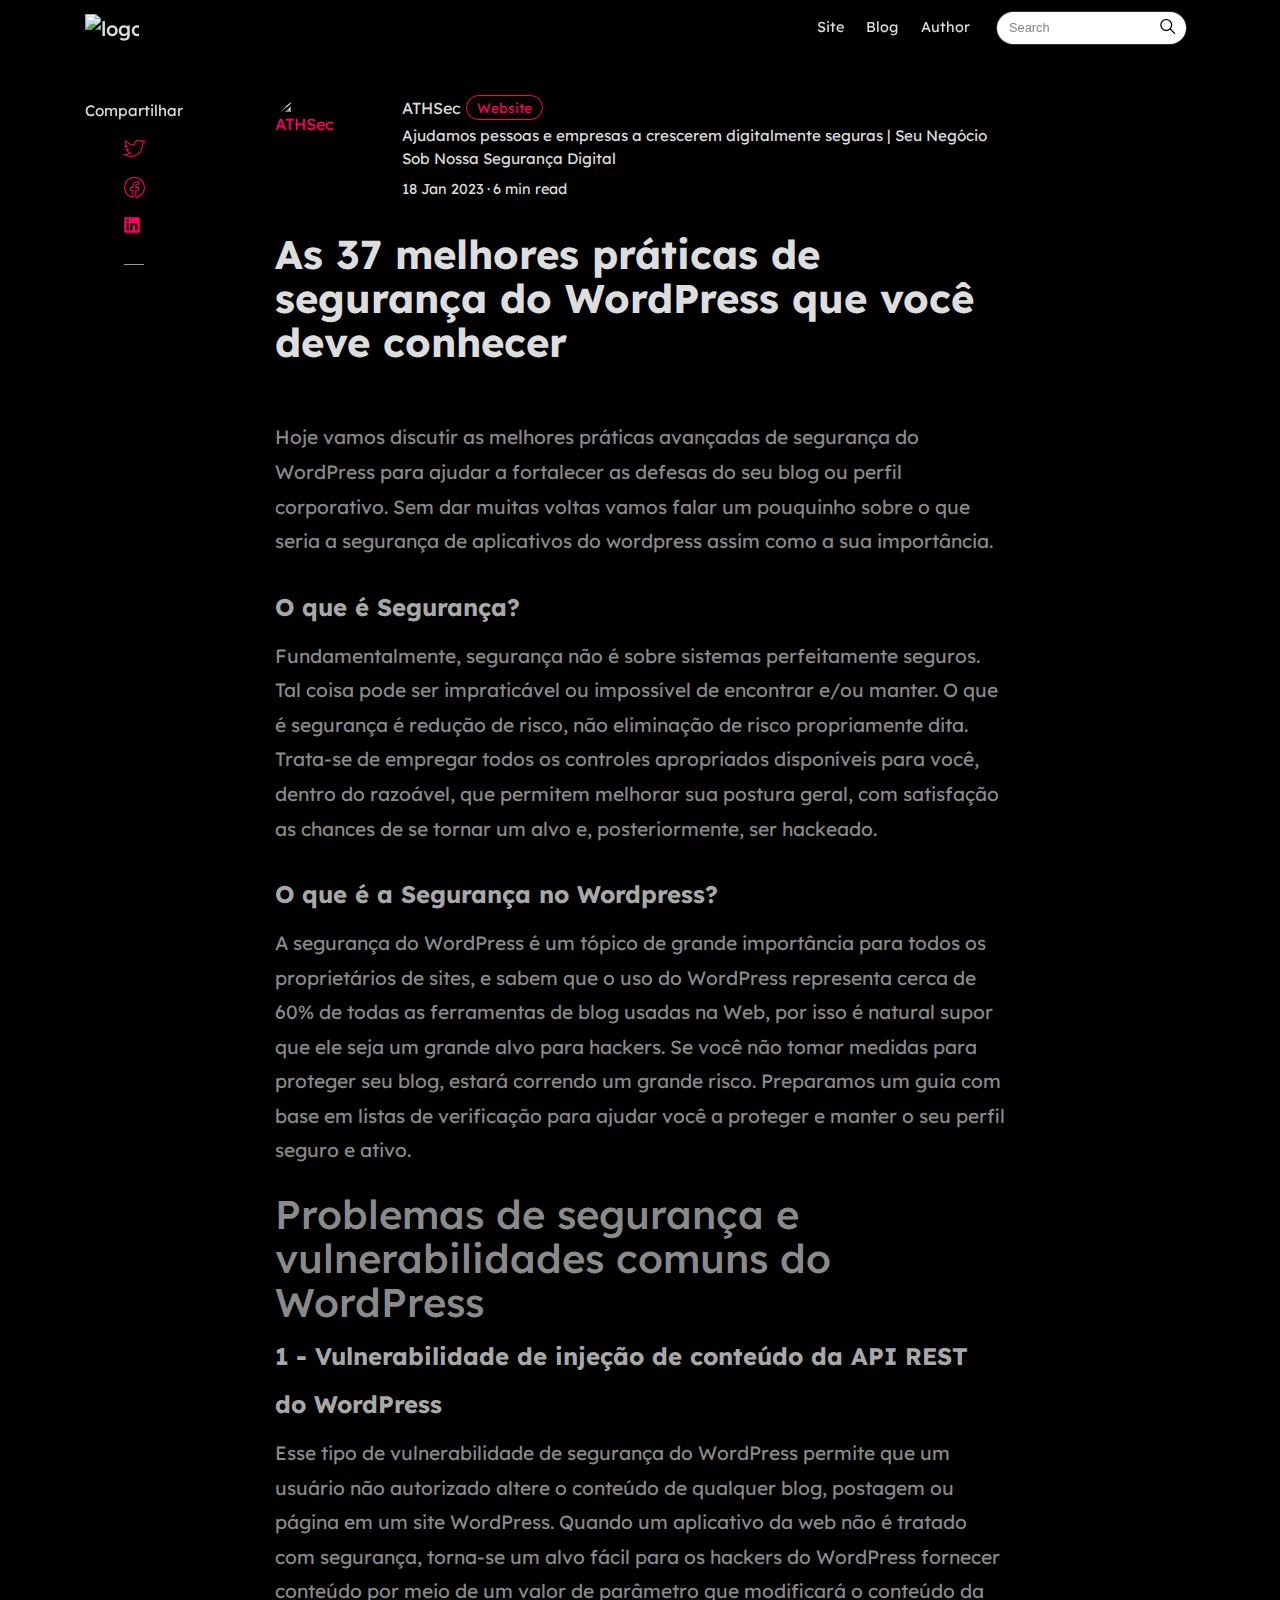
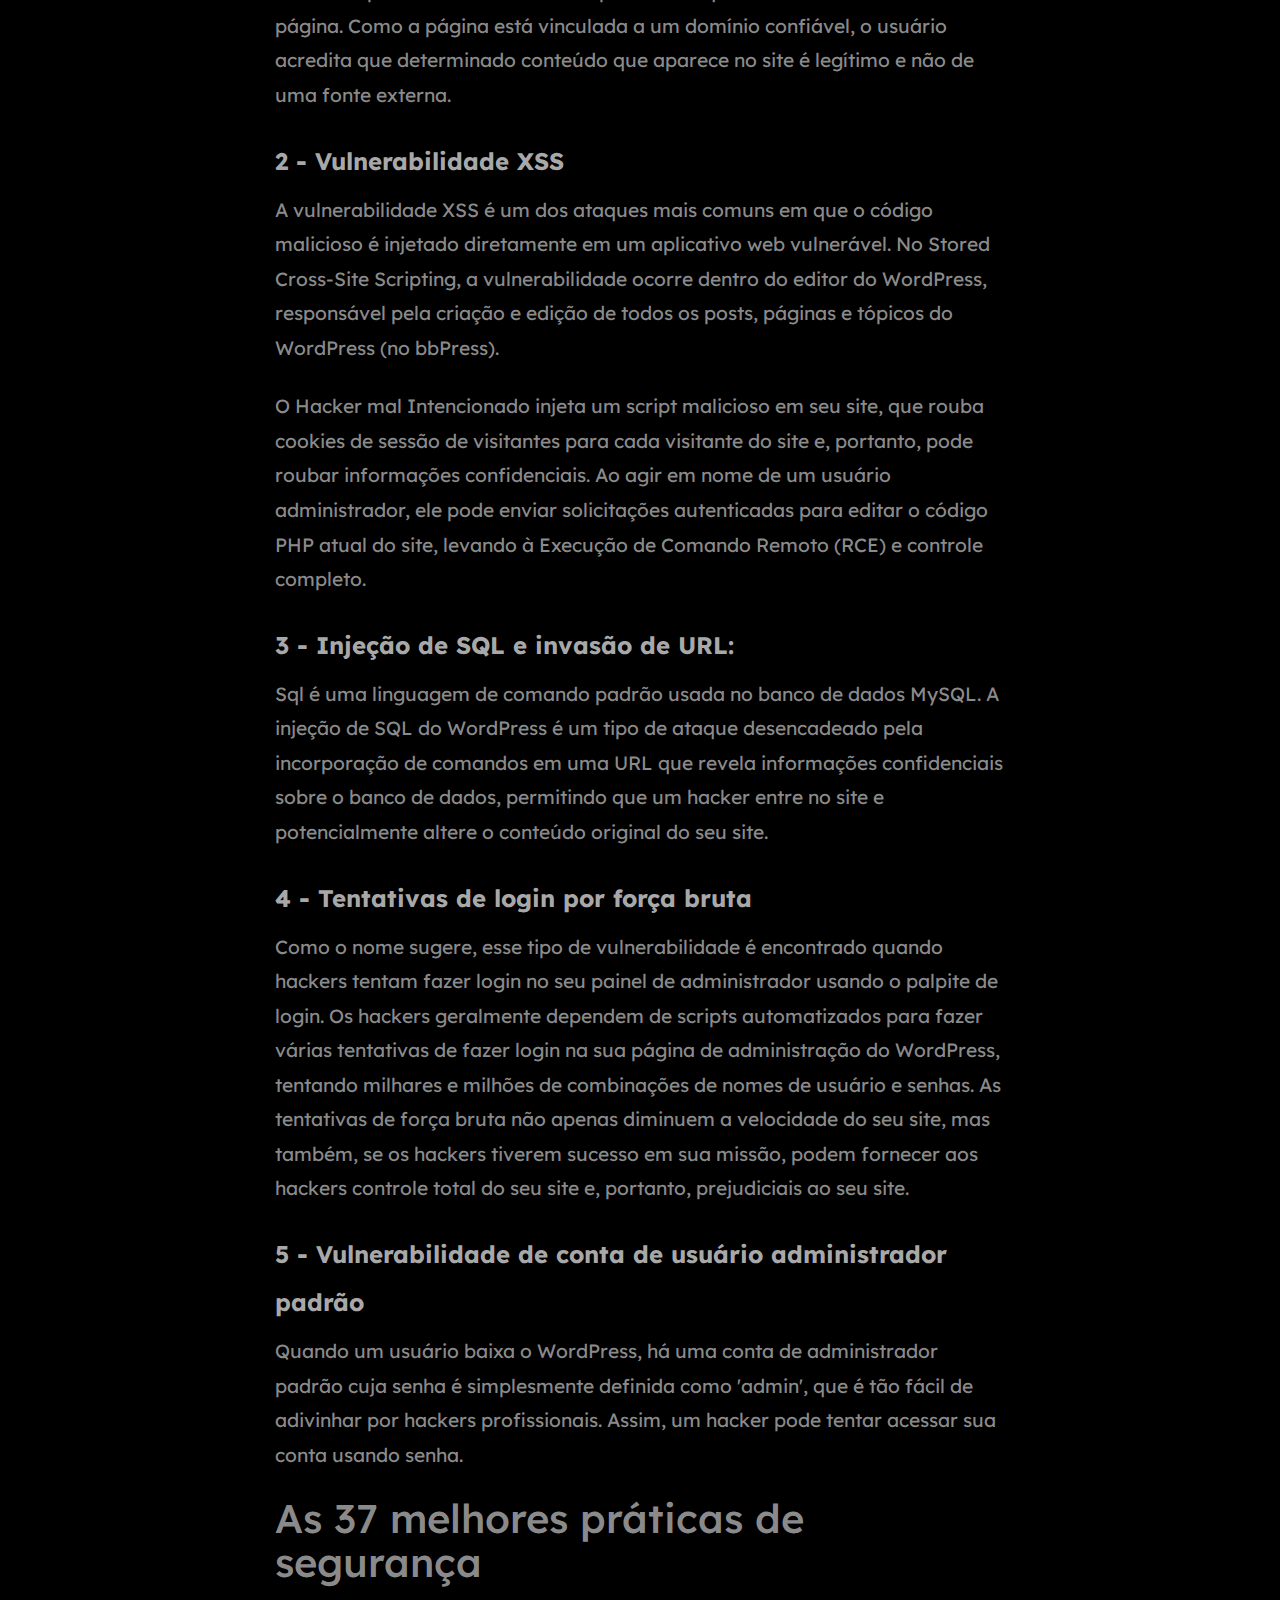
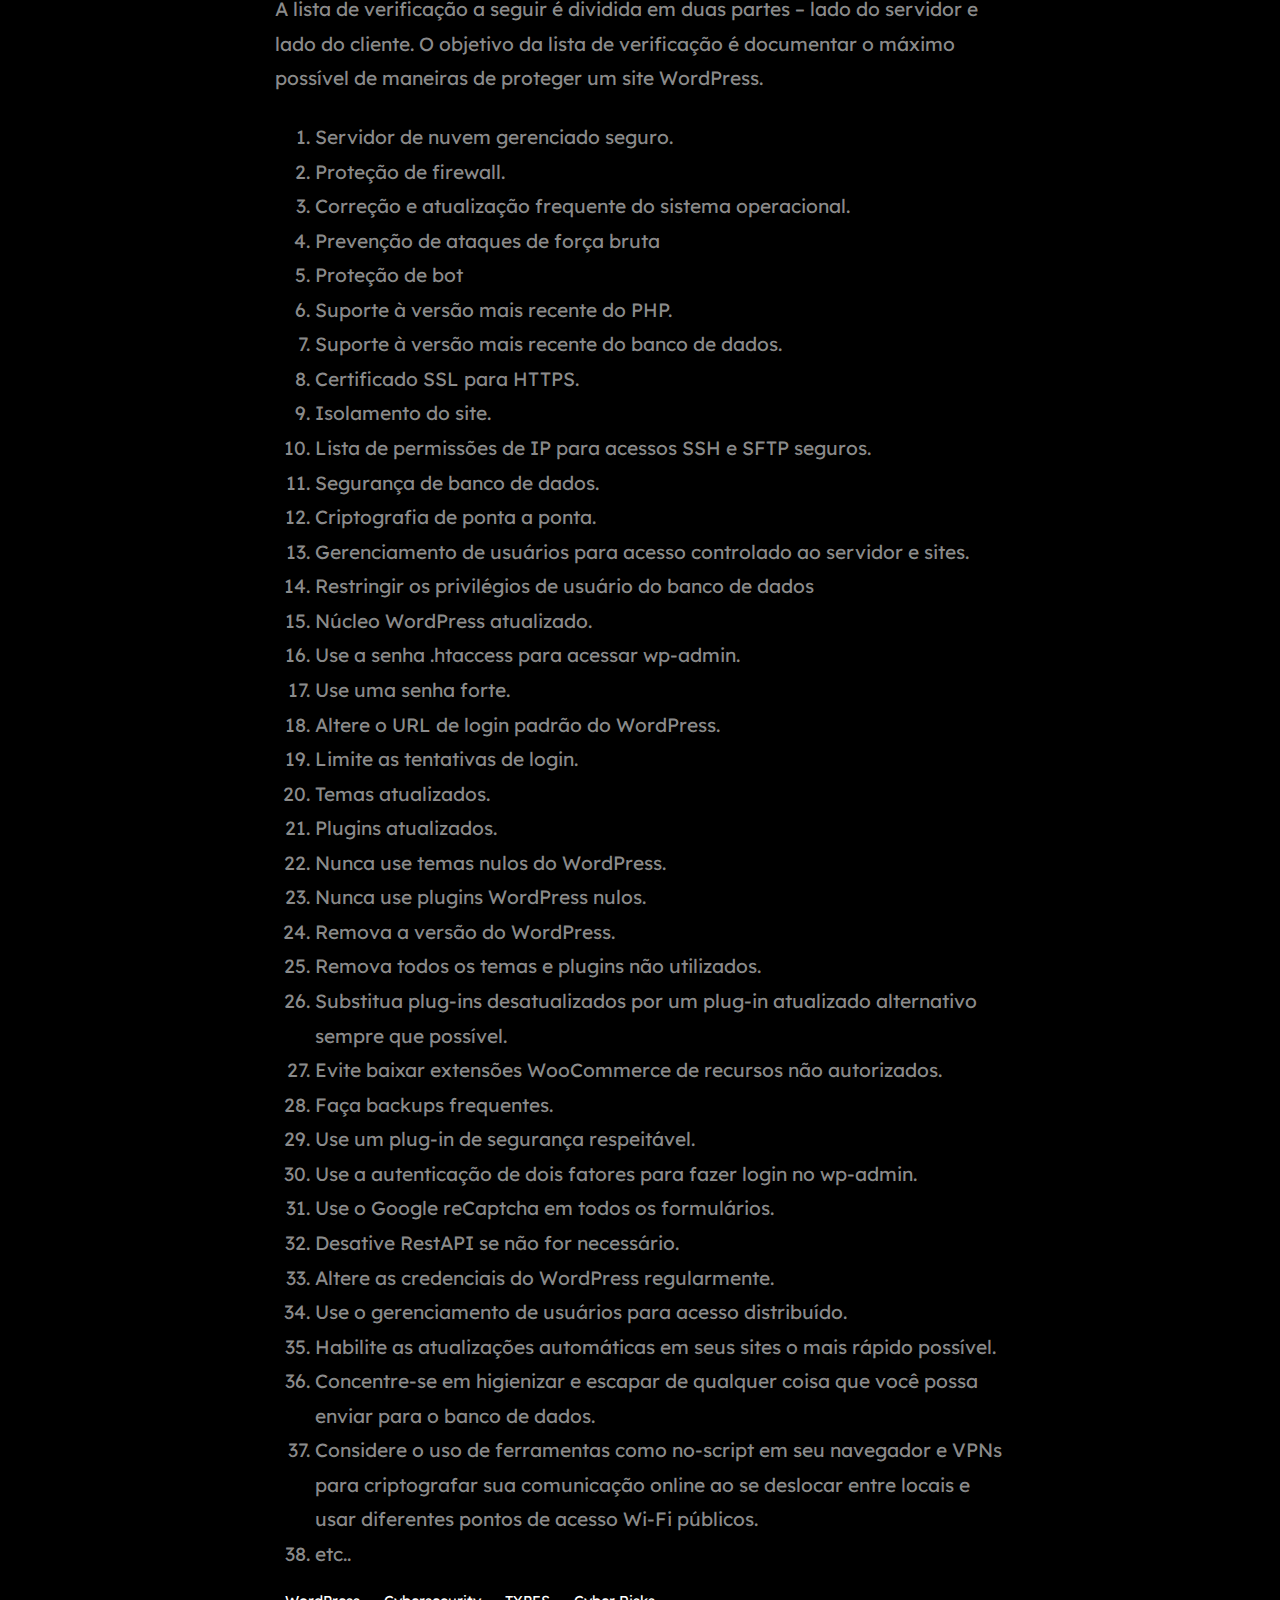
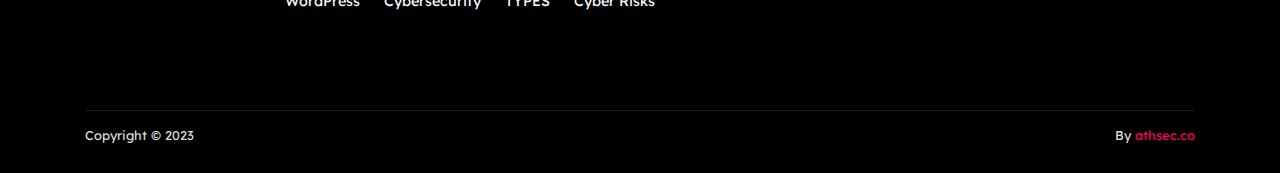
==== commit 958bd8ee: "Update 37-melhores-praticas-de-seguranca-do-WordPress.html" ====
--- a/37-melhores-praticas-de-seguranca-do-WordPress.html
+++ b/37-melhores-praticas-de-seguranca-do-WordPress.html
@@ -142,7 +142,7 @@
 				</p>
 				<ul>
 					<li>
-					<a target="_blank" href="https://twitter.com/home?status=https://athsec.co:443/blog/37-melhores-praticas-de-seguranca-do-WordPress.html">
+					<a target="_blank" href="https://twitter.com/home?share?url=https://athsec.co:443/blog/37-melhores-praticas-de-seguranca-do-WordPress.html">
 					<svg class="svgIcon-use" width="29" height="29" viewbox="0 0 29 29"><path d="M21.967 11.8c.018 5.93-4.607 11.18-11.177 11.18-2.172 0-4.25-.62-6.047-1.76l-.268.422-.038.5.186.013.168.012c.3.02.44.032.6.046 2.06-.026 3.95-.686 5.49-1.86l1.12-.85-1.4-.048c-1.57-.055-2.92-1.08-3.36-2.51l-.48.146-.05.5c.22.03.48.05.75.08.48-.02.87-.07 1.25-.15l2.33-.49-2.32-.49c-1.68-.35-2.91-1.83-2.91-3.55 0-.05 0-.01-.01.03l-.49-.1-.25.44c.63.36 1.35.57 2.07.58l1.7.04L7.4 13c-.978-.662-1.59-1.79-1.618-3.047a4.08 4.08 0 0 1 .524-1.8l-.825.07a12.188 12.188 0 0 0 8.81 4.515l.59.033-.06-.59v-.02c-.05-.43-.06-.63-.06-.87a3.617 3.617 0 0 1 6.27-2.45l.2.21.28-.06c1.01-.22 1.94-.59 2.73-1.09l-.75-.56c-.1.36-.04.89.12 1.36.23.68.58 1.13 1.17.85l-.21-.45-.42-.27c-.52.8-1.17 1.48-1.92 2L22 11l.016.28c.013.2.014.35 0 .52v.04zm.998.038c.018-.22.017-.417 0-.66l-.498.034.284.41a8.183 8.183 0 0 0 2.2-2.267l.97-1.48-1.6.755c.17-.08.3-.02.34.03a.914.914 0 0 1-.13-.292c-.1-.297-.13-.64-.1-.766l.36-1.254-1.1.695c-.69.438-1.51.764-2.41.963l.48.15a4.574 4.574 0 0 0-3.38-1.484 4.616 4.616 0 0 0-4.61 4.613c0 .29.02.51.08.984l.01.02.5-.06.03-.5c-3.17-.18-6.1-1.7-8.08-4.15l-.48-.56-.36.64c-.39.69-.62 1.48-.65 2.28.04 1.61.81 3.04 2.06 3.88l.3-.92c-.55-.02-1.11-.17-1.6-.45l-.59-.34-.14.67c-.02.08-.02.16 0 .24-.01 2.12 1.55 4.01 3.69 4.46l.1-.49-.1-.49c-.33.07-.67.12-1.03.14-.18-.02-.43-.05-.64-.07l-.76-.09.23.73c.57 1.84 2.29 3.14 4.28 3.21l-.28-.89a8.252 8.252 0 0 1-4.85 1.66c-.12-.01-.26-.02-.56-.05l-.17-.01-.18-.01L2.53 21l1.694 1.07a12.233 12.233 0 0 0 6.58 1.917c7.156 0 12.2-5.73 12.18-12.18l-.002.04z"></path></svg>
 					</a>
 					</li>
@@ -190,7 +190,7 @@
 
 			<!-- Begin Post Content -->
 			<div class="article-post">
-				<p>Hoje vou discutir as melhores práticas avançadas de segurança do WordPress para ajudar a fortalecer as defesas do seu blog ou perfil corporativo. Sem dar muitas voltas vamos falar um pouquinho sobre o que seria a segurança de aplicativos do wordpress assim como a sua importância.</p>
+				<p>Hoje vamos discutir as melhores práticas avançadas de segurança do WordPress para ajudar a fortalecer as defesas do seu blog ou perfil corporativo. Sem dar muitas voltas vamos falar um pouquinho sobre o que seria a segurança de aplicativos do wordpress assim como a sua importância.</p>
 
 
 				<h2 class="h2"> O que é Segurança?  </h2>
@@ -200,7 +200,7 @@
 				
 				<h2 class="h2"> O que é a Segurança no Wordpress?  </h2>
 				
-				<p>A segurança do WordPress é um tópico de grande importância para todos os proprietários de sites, e sabem que o uso do WordPress representa cerca de 90% de todas as ferramentas de blog usadas na Web, por isso é natural supor que ele seja um grande alvo para hackers. Se você não tomar medidas para proteger seu blog, estará correndo um grande risco. Preparamos um guia com base em listas de verificação para ajudar você a proteger e manter o seu perfil seguro e ativo. </p>
+				<p>A segurança do WordPress é um tópico de grande importância para todos os proprietários de sites, e sabem que o uso do WordPress representa cerca de 60% de todas as ferramentas de blog usadas na Web, por isso é natural supor que ele seja um grande alvo para hackers. Se você não tomar medidas para proteger seu blog, estará correndo um grande risco. Preparamos um guia com base em listas de verificação para ajudar você a proteger e manter o seu perfil seguro e ativo. </p>
 				
 				
 				<h1 class="h1"> Problemas de segurança e vulnerabilidades comuns do WordPress  </h1>
